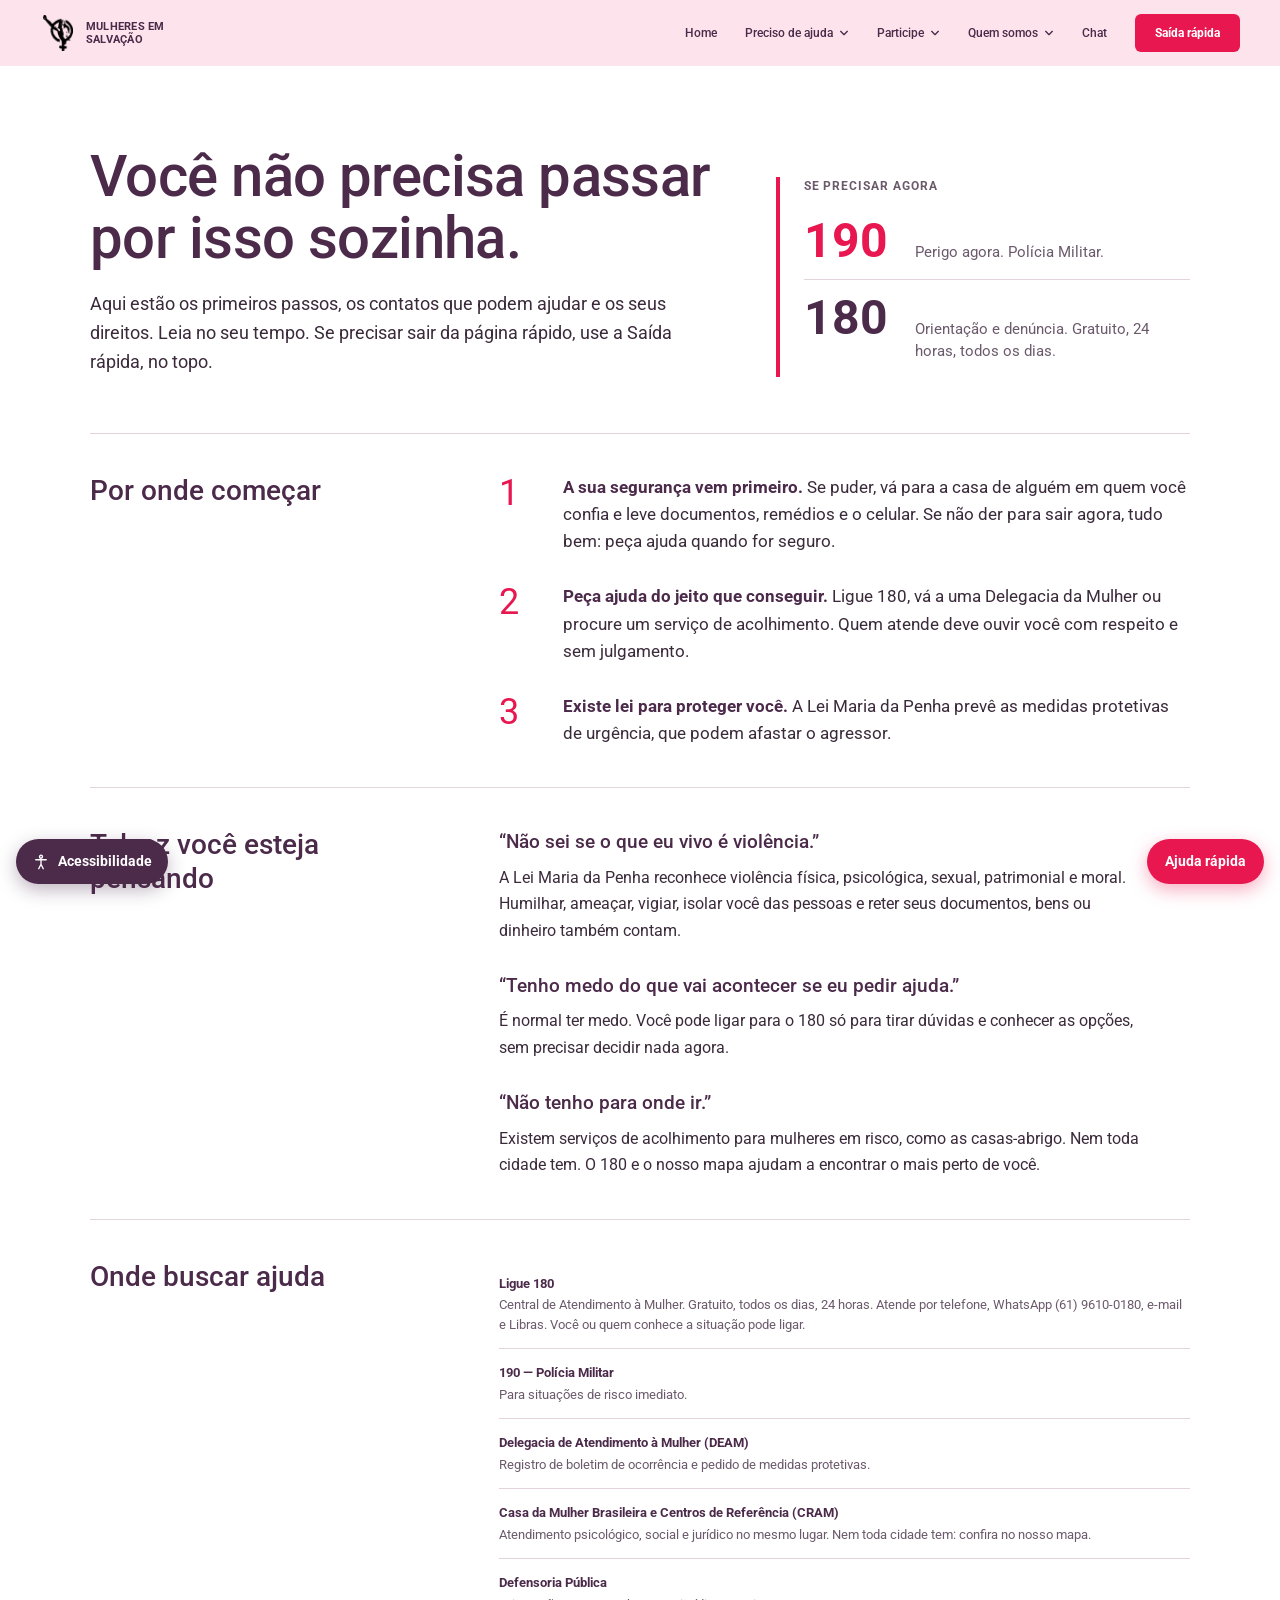
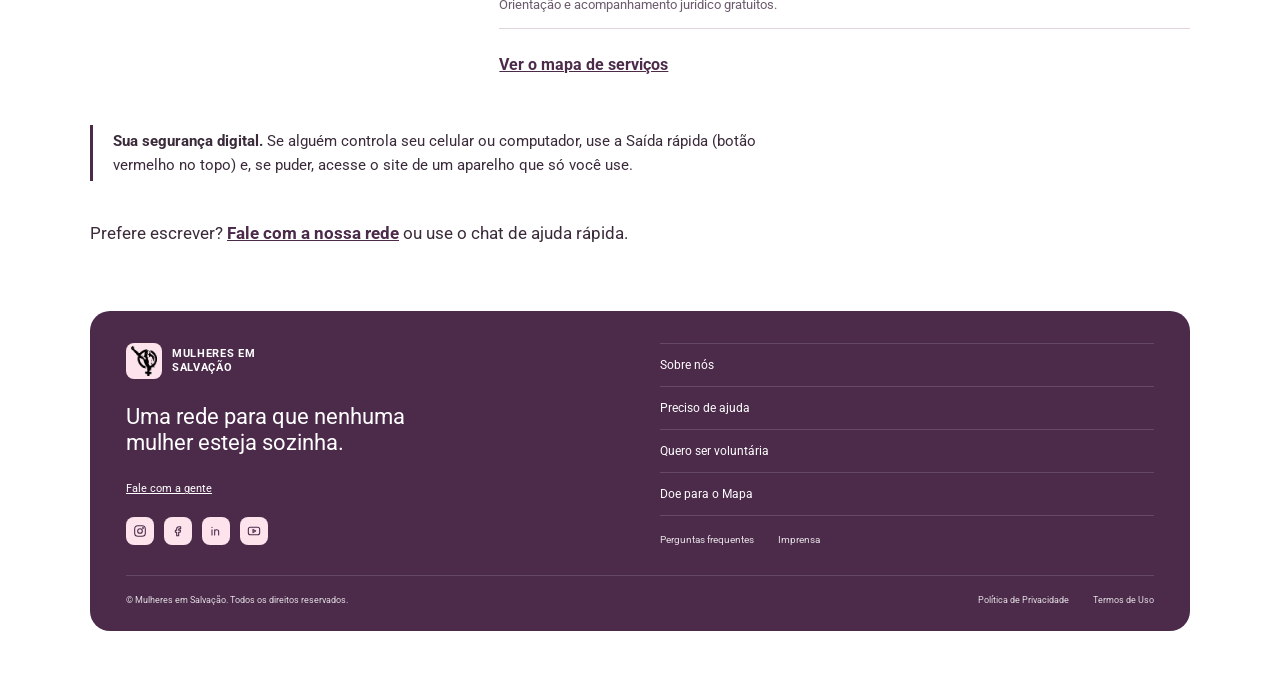
==== acolhimento.html @ 0909b8f6 "Add files via upload" ====
<!DOCTYPE html>
<html lang="pt-BR">
<head>
  <meta charset="UTF-8">
  <meta name="viewport" content="width=device-width, initial-scale=1">
  <title>Como ser acolhida — Mulheres em Salvação</title>

  <link rel="preconnect" href="https://fonts.googleapis.com">
  <link rel="preconnect" href="https://fonts.gstatic.com" crossorigin>
  <link href="https://fonts.googleapis.com/css2?family=Roboto:wght@400;500;700&family=Lexend:wght@400;500;700&display=swap" rel="stylesheet">

  <link rel="stylesheet" href="style.css">
</head>
<body>

  <header>
    <div class="cabecalho">
      <a class="logo" href="index.html" aria-label="Mulheres em Salvação — início">
        <img src="Logo.png" alt="">
        <span>MULHERES EM<br>SALVAÇÃO</span>
      </a>

      <nav aria-label="Principal">
        <a href="index.html">Home</a>

        <div class="menu-suspenso">
          <button class="menu-botao" type="button" aria-expanded="false" aria-haspopup="true">
            Preciso de ajuda
            <svg viewBox="0 0 12 12" aria-hidden="true"><path d="M2 4l4 4 4-4"/></svg>
          </button>
          <ul class="menu-lista">
            <li><a href="acolhimento.html">Como ser acolhida</a></li>
            <li><a href="mapa.html">Mapa de serviços</a></li>
            <li><a href="fale-com-a-rede.html">Fale com a nossa rede</a></li>
          </ul>
        </div>

        <div class="menu-suspenso">
          <button class="menu-botao" type="button" aria-expanded="false" aria-haspopup="true">
            Participe
            <svg viewBox="0 0 12 12" aria-hidden="true"><path d="M2 4l4 4 4-4"/></svg>
          </button>
          <ul class="menu-lista">
            <li><a href="voluntariado.html">Quero ser voluntária</a></li>
            <li><a href="capacitacao.html">Capacitação de voluntárias</a></li>
            <li><a href="doacao.html">Quero doar</a></li>
          </ul>
        </div>

        <div class="menu-suspenso">
          <button class="menu-botao" type="button" aria-expanded="false" aria-haspopup="true">
            Quem somos
            <svg viewBox="0 0 12 12" aria-hidden="true"><path d="M2 4l4 4 4-4"/></svg>
          </button>
          <ul class="menu-lista">
            <li><a href="projetos.html">Nossos projetos</a></li>
            <li><a href="pesquisa.html">Pesquisa sobre acolhimento</a></li>
            <li><a href="midia.html">Mapa na mídia</a></li>
            <li><a href="equipe.html">Nossa equipe</a></li>
          </ul>
        </div>

        <a href="fale-com-a-rede.html" data-abrir-chat>Chat</a>
        <a class="saida" href="https://www.google.com" rel="noopener">Saída rápida</a>
      </nav>
    </div>
  </header>

  <main>
    <section class="apoio">

      <div class="ed-abertura">
        <div>
          <h1>Você não precisa passar por isso sozinha.</h1>
          <p class="ed-lead">Aqui estão os primeiros passos, os contatos que podem ajudar e os seus direitos. Leia no seu tempo. Se precisar sair da página rápido, use a Saída rápida, no topo.</p>
        </div>
        <aside class="ed-agora" aria-label="Ajuda imediata">
          <p class="ed-rotulo">Se precisar agora</p>
          <a class="ed-tel ed-tel-190" href="tel:190"><strong>190</strong><span>Perigo agora. Polícia Militar.</span></a>
          <a class="ed-tel" href="tel:180"><strong>180</strong><span>Orientação e denúncia. Gratuito, 24 horas, todos os dias.</span></a>
        </aside>
      </div>

      <div class="ed-secao">
        <h2>Por onde começar</h2>
        <ol class="ed-lista">
          <li><div><strong>A sua segurança vem primeiro.</strong> Se puder, vá para a casa de alguém em quem você confia e leve documentos, remédios e o celular. Se não der para sair agora, tudo bem: peça ajuda quando for seguro.</div></li>
          <li><div><strong>Peça ajuda do jeito que conseguir.</strong> Ligue 180, vá a uma Delegacia da Mulher ou procure um serviço de acolhimento. Quem atende deve ouvir você com respeito e sem julgamento.</div></li>
          <li><div><strong>Existe lei para proteger você.</strong> A Lei Maria da Penha prevê as medidas protetivas de urgência, que podem afastar o agressor.</div></li>
        </ol>
      </div>

      <div class="ed-secao">
        <h2>Talvez você esteja pensando</h2>
        <div class="ed-perguntas">
          <div>
            <h3>“Não sei se o que eu vivo é violência.”</h3>
            <p>A Lei Maria da Penha reconhece violência física, psicológica, sexual, patrimonial e moral. Humilhar, ameaçar, vigiar, isolar você das pessoas e reter seus documentos, bens ou dinheiro também contam.</p>
          </div>
          <div>
            <h3>“Tenho medo do que vai acontecer se eu pedir ajuda.”</h3>
            <p>É normal ter medo. Você pode ligar para o 180 só para tirar dúvidas e conhecer as opções, sem precisar decidir nada agora.</p>
          </div>
          <div>
            <h3>“Não tenho para onde ir.”</h3>
            <p>Existem serviços de acolhimento para mulheres em risco, como as casas-abrigo. Nem toda cidade tem. O 180 e o nosso mapa ajudam a encontrar o mais perto de você.</p>
          </div>
        </div>
      </div>

      <div class="ed-secao">
        <h2>Onde buscar ajuda</h2>
        <div>
          <ul class="lista-ajuda">
          <li><strong>Ligue 180</strong><span>Central de Atendimento à Mulher. Gratuito, todos os dias, 24 horas. Atende por telefone, WhatsApp (61) 9610-0180, e-mail e Libras. Você ou quem conhece a situação pode ligar.</span></li>
          <li><strong>190 — Polícia Militar</strong><span>Para situações de risco imediato.</span></li>
          <li><strong>Delegacia de Atendimento à Mulher (DEAM)</strong><span>Registro de boletim de ocorrência e pedido de medidas protetivas.</span></li>
          <li><strong>Casa da Mulher Brasileira e Centros de Referência (CRAM)</strong><span>Atendimento psicológico, social e jurídico no mesmo lugar. Nem toda cidade tem: confira no nosso mapa.</span></li>
          <li><strong>Defensoria Pública</strong><span>Orientação e acompanhamento jurídico gratuitos.</span></li>
          </ul>
          <a class="ed-link" href="mapa.html">Ver o mapa de serviços</a>
        </div>
      </div>

      <p class="ed-nota"><strong>Sua segurança digital.</strong> Se alguém controla seu celular ou computador, use a Saída rápida (botão vermelho no topo) e, se puder, acesse o site de um aparelho que só você use.</p>

      <p class="ed-fim">Prefere escrever? <a href="fale-com-a-rede.html">Fale com a nossa rede</a> ou use o chat de ajuda rápida.</p>

      <footer class="rodape">
        <div class="rodape-topo">

          <div class="rodape-marca">
            <a class="rodape-logo" href="index.html">
              <img src="Logo.png" alt="">
              <span>MULHERES EM<br>SALVAÇÃO</span>
            </a>
            <p class="rodape-frase">Uma rede para que nenhuma mulher esteja sozinha.</p>
            <a class="rodape-contato" href="fale-com-a-rede.html">Fale com a gente</a>

            <div class="redes">
              <a href="#instagram" aria-label="Instagram">
                <svg viewBox="0 0 24 24" aria-hidden="true"><rect x="4" y="4" width="16" height="16" rx="5"/><circle cx="12" cy="12" r="3.500"/><circle cx="16.500" cy="7.500" r=".6"/></svg>
              </a>
              <a href="#facebook" aria-label="Facebook">
                <svg viewBox="0 0 24 24" aria-hidden="true"><path d="M14 8.500h2V5.500h-2.500A3.500 3.500 0 0010 9v2H8v3h2v5h3v-5h2.200l.5-3H13V9.500c0-.6.4-1 1-1z"/></svg>
              </a>
              <a href="#linkedin" aria-label="LinkedIn">
                <svg viewBox="0 0 24 24" aria-hidden="true"><path d="M6 10v8M6 6.500v.1M10 18v-8M10 13a3 3 0 016 0v5"/></svg>
              </a>
              <a href="#youtube" aria-label="YouTube">
                <svg viewBox="0 0 24 24" aria-hidden="true"><rect x="3.500" y="6.500" width="17" height="11" rx="3"/><path d="M10.500 9.500l4 2.500-4 2.500z"/></svg>
              </a>
            </div>
          </div>

          <nav class="rodape-links" aria-label="Rodapé">
            <ul>
              <li><a href="equipe.html">Sobre nós</a></li>
              <li><a href="acolhimento.html">Preciso de ajuda</a></li>
              <li><a href="voluntariado.html">Quero ser voluntária</a></li>
              <li><a href="doacao.html">Doe para o Mapa</a></li>
            </ul>
            <div class="rodape-extras">
              <a href="index.html#faq">Perguntas frequentes</a>
              <a href="midia.html">Imprensa</a>
            </div>
          </nav>

        </div>

        <div class="rodape-base">
          <span>© Mulheres em Salvação. Todos os direitos reservados.</span>
          <span class="rodape-legal">
            <a href="#privacidade">Política de Privacidade</a>
            <a href="#termos">Termos de Uso</a>
          </span>
        </div>
      </footer>

    </section>
  </main>

  <script src="site.js" defer></script>
  <script src="acessibilidade.js" defer></script>

</body>
</html>
---- style.css ----
:root {
  --faixa: #fde4ec;
  --violeta: #4b2a4a;
  --destaque: #e8174f;
  --texto: #3a2a3a;
  --neutro: #f5f0f3;
  --cinza: #6b5a6b;
  --fonte-titulo: Roboto, system-ui, sans-serif;
  --fonte-corpo: Roboto, system-ui, sans-serif;
}

* { box-sizing: border-box; margin: 0; padding: 0; }

body {
  font-family: var(--fonte-corpo);
  color: var(--texto);
  background: var(--faixa);
  line-height: 1.5;
}

[hidden] { display: none !important; }

a { color: inherit; text-decoration: none; }
:focus-visible { outline: 3px solid var(--violeta); outline-offset: 3px; }

.sr-only {
  position: absolute;
  width: 1px;
  height: 1px;
  overflow: hidden;
  clip: rect(0 0 0 0);
  white-space: nowrap;
}

header { background: var(--faixa); width: 100%; position: relative; z-index: 30; }

.cabecalho {
  max-width: none;
  margin: 0;
  padding: 14px 40px;
  display: flex;
  align-items: center;
  justify-content: space-between;
  gap: 16px;
}

.logo {
  display: flex;
  align-items: center;
  gap: 10px;
  font-size: 0.6875rem;
  font-weight: 700;
  line-height: 1.2;
  color: var(--violeta);
  letter-spacing: .02em;
}
.logo img { width: 36px; height: 36px; object-fit: contain; }

header nav {
  display: flex;
  align-items: center;
  gap: 28px;
  font-size: 0.75rem;
  font-weight: 500;
  color: var(--violeta);
}
header nav a:hover { text-decoration: underline; }

.saida {
  background: var(--destaque);
  color: #fff;
  padding: 10px 20px;
  border-radius: 6px;
  font-weight: 700;
}
header nav a.saida:hover { text-decoration: none; filter: brightness(.92); }

.menu-suspenso { position: relative; }

.menu-botao {
  display: inline-flex;
  align-items: center;
  gap: 6px;
  background: none;
  border: 0;
  padding: 0;
  font: inherit;
  color: inherit;
  cursor: pointer;
}
.menu-botao:hover { text-decoration: underline; }
.menu-botao svg {
  width: 10px;
  height: 10px;
  fill: none;
  stroke: currentColor;
  stroke-width: 1.6;
  stroke-linecap: round;
  stroke-linejoin: round;
  transition: transform .2s;
}

.menu-lista {
  list-style: none;
  position: absolute;
  top: calc(100% + 14px);
  left: -24px;
  min-width: 270px;
  padding: 8px 16px 14px;
  background: var(--faixa);
  border-radius: 0 0 22px 22px;
  box-shadow: 0 14px 28px rgba(75, 42, 75, .18);
  opacity: 0;
  visibility: hidden;
  transform: translateY(-6px);
  transition: opacity .2s, transform .2s, visibility .2s;
  z-index: 40;
}

.menu-suspenso:hover .menu-lista,
.menu-suspenso:focus-within .menu-lista,
.menu-suspenso.aberto .menu-lista {
  opacity: 1;
  visibility: visible;
  transform: translateY(0);
}
.menu-suspenso:hover .menu-botao svg,
.menu-suspenso.aberto .menu-botao svg { transform: rotate(180deg); }

.menu-suspenso::after {
  content: "";
  position: absolute;
  left: 0;
  right: 0;
  top: 100%;
  height: 16px;
}

.menu-lista li { border-bottom: 1px solid #e8c9d6; }
.menu-lista li:last-child { border-bottom: 0; }

.menu-lista a {
  display: block;
  padding: 14px 16px;
  font-size: 0.75rem;
  font-weight: 500;
  color: var(--violeta);
  transition: background .2s;
}

header nav .menu-lista a:hover,
header nav .menu-lista a:focus-visible {
  background: #f4c9dc;
  text-decoration: none;
}

.hero {
  position: relative;
  min-height: calc(100vh - 68px);
  display: flex;
  align-items: center;
  color: #fff;
  background:
    linear-gradient(90deg, rgba(50,25,55,.85) 0%, rgba(50,25,55,.5) 40%, rgba(50,25,55,0) 70%),
    url("imagem inicio.png") center/cover no-repeat,
    linear-gradient(135deg, #6b3d63, #c98a7a);
}

.hero-conteudo {
  max-width: 1200px;
  width: 100%;
  margin: 0 auto;
  padding: 48px 32px 48px 64px;
}

.chamada {
  font-size: 0.625rem;
  letter-spacing: .12em;
  text-transform: uppercase;
  opacity: .85;
  margin-bottom: 14px;
}

.hero h1 {
  font-family: var(--fonte-titulo);
  font-weight: 400;
  font-size: clamp(2.2rem, 5.2vw, 3.6rem);
  line-height: 1.15;
  max-width: 9em;
  color: #fff;
}

.hero p { margin-top: 18px; max-width: 30em; font-size: 0.8125rem; opacity: .95; }

.legenda { position: absolute; right: 32px; bottom: 14px; font-size: 0.5625rem; opacity: .9; }

.apoio {
  background: #fff;
  padding: 32px 0 48px;
}

.cartoes,
.video-bloco,
.doacao,
.mapa-bloco,
.mov-titulo,
.mov-grade,
.equipe,
.newsletter,
.faq,
.rodape,
.pag-topo,
.alerta,
.passos,
.onde,
.contato-grade {
  width: calc(100% - 64px);
  max-width: 1100px;
  margin: 0 auto 24px;
}

.cartoes {
  display: grid;
  grid-template-columns: repeat(2, 1fr);
  gap: 24px;
}

.cartao {
  position: relative;
  border-radius: 14px;
  padding: 32px;
  min-height: 260px;
  display: flex;
  flex-direction: column;
  justify-content: space-between;
  gap: 24px;
  transition: transform .2s;
}
.cartao:hover { transform: translateY(-3px); }
.cartao-rosa  { background: var(--neutro); }
.cartao-claro { background: var(--neutro); }

.cartao-link::after {
  content: "";
  position: absolute;
  inset: 0;
  border-radius: 14px;
}

.icone {
  width: 34px;
  height: 34px;
  fill: none;
  stroke: var(--violeta);
  stroke-width: 1.4;
  stroke-linejoin: round;
}

.cartao h2,
.video-texto h2 {
  font-family: var(--fonte-titulo);
  font-weight: 500;
  color: var(--violeta);
}
.cartao h2 { font-size: 1.5rem; margin-bottom: 10px; }
.cartao p  { font-size: 0.8125rem; color: var(--cinza); max-width: 34em; }

.botao {
  display: inline-block;
  margin-top: 18px;
  padding: 10px 18px;
  border-radius: 8px;
  font-size: 0.75rem;
  font-weight: 700;
}
.botao-principal { background: var(--destaque); color: #fff; }
.botao-principal:hover { filter: brightness(.92); }
.botao-cheio    { background: var(--violeta); color: #fff; }
.botao-cheio:hover { filter: brightness(1.2); }
.botao-contorno { border: 1.5px solid var(--violeta); color: var(--violeta); }
.botao-contorno:hover { background: var(--violeta); color: #fff; }

.video-bloco {
  background: var(--neutro);
  border-radius: 14px;
  padding: 24px;
  display: grid;
  grid-template-columns: 1fr 1.1fr;
  gap: 32px;
  align-items: center;
}

.video-texto { padding: 8px 8px 8px 12px; }

.chamada-roxa {
  font-size: 0.625rem;
  letter-spacing: .1em;
  text-transform: uppercase;
  color: var(--cinza);
  margin-bottom: 12px;
}
.video-texto h2 { font-size: 1.9rem; line-height: 1.2; margin-bottom: 14px; }
.video-texto p:not(.chamada-roxa) { font-size: 0.8125rem; color: var(--cinza); max-width: 30em; }

.link-video {
  display: inline-block;
  margin-top: 18px;
  font-size: 0.75rem;
  font-weight: 700;
  color: var(--violeta);
  text-decoration: underline;
}

.video-imagem {
  border-radius: 12px;
  overflow: hidden;
  background: #000;
}

.video-imagem iframe,
.capa {
  width: 100%;
  aspect-ratio: 16 / 9;
  border: 0;
  display: block;
}

.capa {
  position: relative;
  padding: 0;
  cursor: pointer;
  background: #000;
}
.capa img {
  width: 100%;
  height: 100%;
  object-fit: cover;
  display: block;
}

.play {
  position: absolute;
  top: 50%;
  left: 50%;
  transform: translate(-50%, -50%);
  width: 60px;
  height: 60px;
  border-radius: 50%;
  background: var(--violeta);
  display: grid;
  place-items: center;
  transition: filter .2s;
}
.play svg {
  width: 24px;
  height: 24px;
  fill: none;
  stroke: #fff;
  stroke-width: 1.8;
  stroke-linejoin: round;
}
.capa:hover .play { filter: brightness(1.25); }

.doacao {
  background: var(--neutro);
  border-radius: 14px;
  padding: 32px 40px;
  display: grid;
  grid-template-columns: 1fr 1.2fr;
  gap: 40px;
  align-items: center;
}
.doacao-imagem { width: 100%; max-height: 240px; object-fit: contain; }

.mapa-bloco {
  background: var(--neutro);
  border-radius: 14px;
  padding: 40px;
  display: grid;
  grid-template-columns: 1.3fr 1fr;
  gap: 40px;
  align-items: center;
}
.mapa-figura {
  display: flex;
  flex-direction: column;
  align-items: center;
  gap: 14px;
}
.mapa-figura img { width: 100%; max-width: 260px; object-fit: contain; }
.mapa-figura figcaption {
  display: flex;
  align-items: center;
  gap: 8px;
  background: #fff;
  border-radius: 8px;
  padding: 8px 14px;
  font-size: 0.6875rem;
  color: var(--violeta);
}
.mapa-figura svg {
  width: 14px;
  height: 14px;
  fill: none;
  stroke: var(--violeta);
  stroke-width: 1.8;
  stroke-linejoin: round;
}

.doacao h2,
.mapa-bloco h2 {
  font-family: var(--fonte-titulo);
  font-weight: 500;
  color: var(--violeta);
  font-size: 1.7rem;
  line-height: 1.2;
  margin-bottom: 14px;
}
.doacao p:not(.chamada-roxa),
.mapa-bloco p:not(.chamada-roxa) {
  font-size: 0.8125rem;
  color: var(--cinza);
  max-width: 34em;
}

.mov-titulo {
  display: flex;
  justify-content: space-between;
  align-items: baseline;
  gap: 16px;
  margin-top: 40px;
  margin-bottom: 16px;
}
.mov-titulo h2 {
  font-family: var(--fonte-titulo);
  font-weight: 500;
  font-size: 1.9rem;
  color: var(--violeta);
}
.mov-titulo .chamada-roxa { margin-bottom: 0; }

.mov-grade {
  display: grid;
  grid-template-columns: repeat(3, 1fr);
  gap: 14px;
}

.mov-card {
  border-radius: 14px;
  padding: 22px;
  display: flex;
  flex-direction: column;
  justify-content: space-between;
  gap: 18px;
  min-height: 170px;
  transition: transform .2s;
}
.mov-card:hover { transform: translateY(-3px); }

.mov-card h3 {
  font-family: var(--fonte-titulo);
  font-weight: 500;
  font-size: 1.25rem;
  line-height: 1.2;
  margin-bottom: 8px;
}
.mov-card p { font-size: 0.75rem; max-width: 28em; }

.mov-rodape {
  font-size: 0.75rem;
  font-weight: 700;
  text-decoration: underline;
}

.mov-seta {
  width: 28px;
  height: 28px;
  border-radius: 50%;
  display: grid;
  place-items: center;
  background: #fff;
  color: var(--violeta);
  font-size: 0.75rem;
}

.mov-projetos {
  grid-column: span 2;
  background: var(--neutro);
  color: var(--violeta);
  flex-direction: row;
  align-items: center;
  padding: 28px;
}
.mov-projetos h3 { font-size: 1.7rem; margin-bottom: 10px; }
.mov-projetos p { color: var(--cinza); }
.mov-link { display: inline-block; margin-top: 16px; font-size: 0.6875rem; font-weight: 700; }

.mov-flor {
  width: 110px;
  flex-shrink: 0;
  fill: none;
  stroke: var(--violeta);
  stroke-width: 1.4;
  stroke-linejoin: round;
}

.mov-capacitacao { background: var(--violeta); color: #fff; }
.mov-capacitacao p { color: #e6d9ee; }
.mov-capacitacao .mov-seta { background: var(--faixa); }

.mov-pesquisa { background: var(--neutro); color: var(--violeta); }
.mov-pesquisa p { color: var(--cinza); }

.mov-midia { background: var(--neutro); color: var(--violeta); }
.mov-midia p { color: var(--cinza); }

.mov-foto {
  width: 100%;
  height: 100%;
  min-height: 170px;
  object-fit: cover;
  border-radius: 14px;
  display: block;
}

.equipe {
  background: var(--neutro);
  border-radius: 14px;
  padding: 28px 32px;
  display: grid;
  grid-template-columns: 1fr 1.2fr;
  gap: 40px;
  align-items: center;
}
.equipe h2,
.newsletter h2 {
  font-family: var(--fonte-titulo);
  font-weight: 500;
  color: var(--violeta);
  font-size: 1.8rem;
  line-height: 1.2;
  margin-bottom: 14px;
}
.equipe p:not(.chamada-roxa),
.newsletter p {
  font-size: 0.8125rem;
  color: var(--cinza);
  max-width: 34em;
}
.equipe-foto {
  width: 100%;
  aspect-ratio: 16 / 9;
  object-fit: cover;
  border-radius: 12px;
  display: block;
}

.newsletter {
  background: var(--neutro);
  border-radius: 14px;
  padding: 24px;
  display: grid;
  grid-template-columns: 0.85fr 1.6fr;
  gap: 24px;
  align-items: center;
}
.newsletter-foto {
  width: 100%;
  aspect-ratio: 16 / 10;
  object-fit: cover;
  border-radius: 12px;
  display: block;
}

.newsletter-form {
  display: flex;
  gap: 10px;
  margin: 18px 0 12px;
}
.newsletter-form input {
  flex: 1;
  min-width: 0;
  padding: 12px 14px;
  border: 1px solid #e3cfd8;
  border-radius: 8px;
  background: #fff;
  font: inherit;
  font-size: 0.75rem;
  color: var(--texto);
}
.newsletter-form input::placeholder { color: #8a7a8a; }
.newsletter-form .botao { margin-top: 0; border: 0; cursor: pointer; white-space: nowrap; }

.newsletter small { font-size: 0.625rem; color: var(--cinza); }
.newsletter small a { text-decoration: underline; }

.faq {
  margin-top: 40px;
  display: grid;
  grid-template-columns: 1fr;
  max-width: 720px;
  gap: 24px;
  align-items: start;
}
.faq-imagem { width: 100%; max-width: 120px; justify-self: start; }

.faq h2 {
  font-family: var(--fonte-titulo);
  font-weight: 500;
  font-size: 1.9rem;
  color: var(--violeta);
}
.faq-sub { font-size: 0.75rem; color: var(--cinza); margin: 4px 0 16px; }

.faq details { border-top: 1px solid #e3d3dc; }
.faq details:last-child { border-bottom: 1px solid #e3d3dc; }

.faq summary {
  list-style: none;
  cursor: pointer;
  display: flex;
  justify-content: space-between;
  align-items: center;
  gap: 16px;
  padding: 16px 4px;
  font-size: 0.8125rem;
  font-weight: 500;
  color: var(--violeta);
}
.faq summary::-webkit-details-marker { display: none; }
.faq summary::after { content: "+"; font-size: 1.125rem; font-weight: 400; }
.faq details[open] summary::after { content: "–"; }
.faq details p { font-size: 0.75rem; color: var(--cinza); padding: 0 4px 16px; max-width: 40em; }

.rodape {
  background: var(--violeta);
  color: #fff;
  border-radius: 20px;
  padding: 32px 36px 24px;
  margin-top: 40px;
  margin-bottom: 0;
}

.rodape-topo {
  display: grid;
  grid-template-columns: 1fr 1fr;
  gap: 40px;
  padding-bottom: 28px;
  border-bottom: 1px solid rgba(255, 255, 255, .15);
}

.rodape-logo {
  display: inline-flex;
  align-items: center;
  gap: 8px;
  font-size: 0.5625rem;
  font-weight: 700;
  letter-spacing: .06em;
  line-height: 1.2;
}
.rodape-logo svg { width: 24px; height: 24px; fill: none; stroke: #fff; stroke-width: 1.6; stroke-linejoin: round; }

.rodape-frase {
  font-family: var(--fonte-titulo);
  font-size: 1.35rem;
  line-height: 1.25;
  max-width: 14em;
  margin: 18px 0;
}
.rodape-contato { font-size: 0.6875rem; text-decoration: underline; }

.redes { display: flex; gap: 10px; margin-top: 18px; }
.redes a {
  width: 28px;
  height: 28px;
  border-radius: 8px;
  background: var(--faixa);
  display: grid;
  place-items: center;
}
.redes svg {
  width: 16px;
  height: 16px;
  fill: none;
  stroke: var(--violeta);
  stroke-width: 1.6;
  stroke-linecap: round;
  stroke-linejoin: round;
}
.redes a:hover { filter: brightness(.9); }

.rodape-links { color: #fff; }
.rodape-links ul { list-style: none; }
.rodape-links li { border-bottom: 1px solid rgba(255, 255, 255, .15); }
.rodape-links li:first-child { border-top: 1px solid rgba(255, 255, 255, .15); }
.rodape-links li a {
  display: flex;
  justify-content: space-between;
  padding: 12px 0;
  font-size: 0.75rem;
}
.rodape-links li a:hover { text-decoration: underline; }

.rodape-extras { display: flex; gap: 24px; margin-top: 16px; font-size: 0.625rem; opacity: .85; }
.rodape-extras a:hover { text-decoration: underline; }

.rodape-base {
  display: flex;
  justify-content: space-between;
  gap: 16px;
  padding-top: 18px;
  font-size: 0.5625rem;
  opacity: .85;
}
.rodape-legal { display: flex; gap: 24px; }
.rodape-legal a:hover { text-decoration: underline; }

.pag-topo {
  background: var(--neutro);
  border-radius: 14px;
  padding: 48px 40px;
}
.pag-topo h1 {
  font-family: var(--fonte-titulo);
  font-weight: 500;
  font-size: clamp(2rem, 4vw, 2.8rem);
  line-height: 1.15;
  color: var(--violeta);
  max-width: 14em;
  margin-bottom: 14px;
}
.pag-topo p:not(.chamada-roxa) { font-size: 0.875rem; color: var(--cinza); max-width: 38em; }
.pag-acoes { display: flex; flex-wrap: wrap; gap: 12px; margin-top: 22px; }
.pag-acoes .botao { margin-top: 0; }

.alerta {
  background: var(--violeta);
  color: #fff;
  border-radius: 14px;
  padding: 20px 28px;
  display: flex;
  justify-content: space-between;
  align-items: center;
  gap: 16px;
  font-size: 0.8125rem;
}
.botao-alerta {
  background: var(--destaque);
  color: #fff;
  padding: 10px 20px;
  border-radius: 8px;
  font-size: 0.75rem;
  font-weight: 700;
  white-space: nowrap;
}
.botao-alerta:hover { filter: brightness(.92); }
.alerta-suave { background: var(--neutro); color: var(--violeta); }

.passos {
  display: grid;
  grid-template-columns: repeat(3, 1fr);
  gap: 14px;
}
.passo { background: var(--neutro); border-radius: 14px; padding: 24px; }
.passo:nth-child(2) { background: var(--neutro); }
.passo:nth-child(3) { background: var(--neutro); }
.passo-numero {
  font-family: var(--fonte-titulo);
  font-size: 2rem;
  color: var(--violeta);
  display: block;
  margin-bottom: 8px;
}
.passo h2 {
  font-family: var(--fonte-titulo);
  font-weight: 500;
  font-size: 1.2rem;
  color: var(--violeta);
  margin-bottom: 8px;
}
.passo p { font-size: 0.8125rem; color: var(--cinza); }

.onde { background: #fff; border: 1px solid #e8dde3; border-radius: 14px; padding: 32px 36px; }
.onde h2 {
  font-family: var(--fonte-titulo);
  font-weight: 500;
  font-size: 1.7rem;
  color: var(--violeta);
  margin-bottom: 16px;
}
.lista-ajuda { list-style: none; margin-bottom: 8px; }
.lista-ajuda li {
  display: grid;
  gap: 2px;
  padding: 14px 0;
  border-bottom: 1px solid #e3d3dc;
  font-size: 0.8125rem;
}
.lista-ajuda li:first-child { border-top: 1px solid #e3d3dc; }
.lista-ajuda strong { color: var(--violeta); }
.lista-ajuda span { color: var(--cinza); }

.contato-grade {
  display: grid;
  grid-template-columns: 1.4fr 1fr;
  gap: 14px;
  align-items: start;
}

.form-card,
.canais {
  border-radius: 14px;
  padding: 32px 36px;
}
.form-card { background: #fff; border: 1px solid #e8dde3; }
.canais { background: var(--neutro); }

.form-card h2,
.canais h2 {
  font-family: var(--fonte-titulo);
  font-weight: 500;
  font-size: 1.6rem;
  color: var(--violeta);
  margin-bottom: 18px;
}

.campo { display: grid; gap: 6px; margin-bottom: 16px; }
.campo label { font-size: 0.75rem; font-weight: 700; color: var(--violeta); }
.campo small { font-size: 0.625rem; color: var(--cinza); }

.campo input,
.campo select,
.campo textarea {
  width: 100%;
  padding: 12px 14px;
  border: 1px solid #e3cfd8;
  border-radius: 8px;
  background: #fff;
  font: inherit;
  font-size: 0.8125rem;
  color: var(--texto);
}
.campo textarea { resize: vertical; min-height: 120px; }
.campo input:focus,
.campo select:focus,
.campo textarea:focus { border-color: var(--violeta); outline: 2px solid #e6d9ee; }

.aceite {
  display: flex;
  gap: 10px;
  align-items: flex-start;
  font-size: 0.6875rem;
  color: var(--cinza);
  margin-bottom: 16px;
}
.aceite input { margin-top: 3px; accent-color: var(--violeta); }
.aceite a { text-decoration: underline; }

.erro {
  background: #fde4ec;
  color: #a31245;
  border-radius: 8px;
  padding: 10px 14px;
  font-size: 0.75rem;
  margin-bottom: 14px;
}
.form-card .botao { border: 0; cursor: pointer; margin-top: 0; }

.sucesso h3 {
  font-family: var(--fonte-titulo);
  font-weight: 500;
  font-size: 1.4rem;
  color: var(--violeta);
  margin-bottom: 10px;
}
.sucesso p { font-size: 0.8125rem; color: var(--cinza); margin-bottom: 8px; }

.canal {
  display: grid;
  gap: 2px;
  background: #fff;
  border-radius: 12px;
  padding: 16px 18px;
  margin-bottom: 10px;
  font-size: 0.75rem;
  transition: background .2s;
}
.canal:hover { background: #ebe3e8; }
.canal strong { color: var(--violeta); font-size: 0.8125rem; }
.canal span { color: var(--cinza); }
.canal-urgente { border-left: 4px solid var(--destaque); }

.canal-nota { margin-top: 16px; font-size: 0.75rem; color: var(--violeta); }
.canal-nota p { margin-top: 4px; color: var(--cinza); }

.video-bloco {
  width: 100%;
  max-width: none;
  margin: 40px 0;
  border-radius: 0;
  background: var(--violeta);
  padding: 48px max(32px, calc((100% - 1100px) / 2));
}
.video-bloco .video-texto h2 { color: #fff; }
.video-bloco .chamada-roxa,
.video-bloco .video-texto p:not(.chamada-roxa) { color: #e6d9ee; }
.video-bloco .link-video { color: #fff; }

.doacao { background: none; padding: 24px 0; }
.doacao h2 { font-size: 2.4rem; }

.pag-topo { background: none; padding: 24px 0 8px; border-radius: 0; }

.acc-botao {
  position: fixed;
  left: 16px;
  bottom: 16px;
  z-index: 100;
  display: inline-flex;
  align-items: center;
  gap: 8px;
  padding: 12px 16px;
  border: 0;
  border-radius: 999px;
  background: var(--violeta);
  color: #fff;
  font: inherit;
  font-size: 0.875rem;
  font-weight: 700;
  cursor: pointer;
  box-shadow: 0 6px 18px rgba(75, 42, 75, .35);
}
.acc-botao:hover { filter: brightness(1.2); }
.acc-botao svg { width: 18px; height: 18px; fill: none; stroke: #fff; stroke-width: 1.8; stroke-linecap: round; stroke-linejoin: round; }

.acc-painel {
  position: fixed;
  left: 16px;
  bottom: 72px;
  z-index: 100;
  width: min(320px, calc(100% - 32px));
  background: #fff;
  color: var(--texto);
  border: 2px solid var(--violeta);
  border-radius: 14px;
  padding: 18px;
  box-shadow: 0 14px 30px rgba(75, 42, 75, .25);
}
.acc-painel h2 { font-size: 1.0625rem; font-weight: 700; color: var(--violeta); margin-bottom: 12px; }
.acc-linha { display: flex; gap: 8px; margin-bottom: 8px; }
.acc-opcao {
  flex: 1;
  padding: 10px 12px;
  border: 1.5px solid var(--violeta);
  border-radius: 8px;
  background: #fff;
  color: var(--violeta);
  font: inherit;
  font-size: 0.875rem;
  font-weight: 500;
  text-align: left;
  cursor: pointer;
}
.acc-opcao:hover { background: var(--neutro); }
.acc-opcao[aria-pressed="true"] { background: var(--violeta); color: #fff; }
.acc-linha .acc-opcao { text-align: center; }
.acc-reset { margin-top: 4px; width: 100%; text-align: center; border-style: dashed; }
.acc-painel .acc-dica { margin-top: 10px; font-size: 0.75rem; color: var(--cinza); }

html.acc-fonte, html.acc-fonte body, html.acc-fonte body * {
  font-family: Lexend, Verdana, sans-serif !important;
}

html.acc-espaco body, html.acc-espaco body * {
  letter-spacing: .05em !important;
  word-spacing: .12em !important;
  line-height: 1.8 !important;
}

html.acc-contraste { --texto: #000; --cinza: #1a101a; --neutro: #fff; }
html.acc-contraste main a:not(.botao):not(.botao-alerta):not(.cartao-link) { text-decoration: underline; }
html.acc-contraste .cartao,
html.acc-contraste .mapa-bloco,
html.acc-contraste .mov-card,
html.acc-contraste .equipe,
html.acc-contraste .newsletter,
html.acc-contraste .passo,
html.acc-contraste .canais,
html.acc-contraste .canal,
html.acc-contraste .alerta-suave { box-shadow: inset 0 0 0 2px var(--violeta); }

.rodape-logo { font-size: 0.6875rem; gap: 10px; }
.rodape-logo img {
  width: 36px;
  height: 36px;
  object-fit: contain;
  background: var(--faixa);
  border-radius: 8px;
  padding: 3px;
}

.onde p { font-size: 0.8125rem; color: var(--cinza); margin-bottom: 12px; max-width: 46em; }
.passo-numero:empty { display: none; }

.preencher { background: #fff3b0; color: #5a4a00; padding: 0 4px; border-radius: 3px; }

.chat-botao {
  position: fixed;
  right: 16px;
  bottom: 16px;
  z-index: 100;
  padding: 12px 18px;
  border: 0;
  border-radius: 999px;
  background: var(--destaque);
  color: #fff;
  font: inherit;
  font-size: 0.875rem;
  font-weight: 700;
  cursor: pointer;
  box-shadow: 0 6px 18px rgba(232, 23, 79, .35);
}
.chat-botao:hover { filter: brightness(.92); }

.chat-painel {
  position: fixed;
  right: 16px;
  bottom: 72px;
  z-index: 100;
  width: min(380px, calc(100% - 32px));
  height: min(540px, calc(100vh - 100px));
  display: flex;
  flex-direction: column;
  background: #fff;
  color: var(--texto);
  border: 2px solid var(--violeta);
  border-radius: 14px;
  box-shadow: 0 14px 30px rgba(75, 42, 75, .25);
  overflow: hidden;
}
.chat-cab {
  display: flex;
  justify-content: space-between;
  align-items: center;
  padding: 12px 16px;
  background: var(--violeta);
  color: #fff;
  font-size: 0.9375rem;
}
.chat-fechar { background: none; border: 0; color: #fff; font-size: 1.5rem; line-height: 1; cursor: pointer; padding: 0 4px; }
.chat-aviso { padding: 10px 16px; background: var(--neutro); font-size: 0.75rem; color: var(--cinza); }
.chat-msgs { flex: 1; overflow-y: auto; padding: 14px 16px; display: flex; flex-direction: column; gap: 8px; }
.chat-msg { max-width: 85%; padding: 10px 12px; border-radius: 12px; font-size: 0.875rem; white-space: pre-wrap; }
.chat-msg.ia { background: var(--neutro); align-self: flex-start; }
.chat-msg.eu { background: var(--violeta); color: #fff; align-self: flex-end; }
.chat-form { display: flex; gap: 8px; padding: 10px 12px; border-top: 1px solid #e8dde3; }
.chat-form input { flex: 1; min-width: 0; padding: 10px 12px; border: 1px solid #d9c9d2; border-radius: 8px; font: inherit; font-size: 0.875rem; }
.chat-form button { padding: 10px 14px; border: 0; border-radius: 8px; background: var(--violeta); color: #fff; font: inherit; font-size: 0.8125rem; font-weight: 700; cursor: pointer; }
.chat-form button:disabled { opacity: .5; cursor: default; }
.chat-rodape { display: flex; flex-wrap: wrap; gap: 6px 16px; padding: 8px 16px 12px; font-size: 0.75rem; }
.chat-rodape a { color: var(--violeta); text-decoration: underline; font-weight: 500; }
.chat-nota { width: 100%; color: var(--cinza); }

@media (max-width: 760px) {
  .cabecalho { flex-direction: column; padding: 12px 16px; }
  header nav { flex-wrap: wrap; justify-content: center; gap: 14px; }
  .menu-lista { left: 50%; transform: translate(-50%, -6px); }
  .menu-suspenso:hover .menu-lista,
  .menu-suspenso:focus-within .menu-lista,
  .menu-suspenso.aberto .menu-lista { transform: translate(-50%, 0); }
  .hero-conteudo { padding: 40px 20px; }

  .cartoes { grid-template-columns: 1fr; }
  .cartoes, .video-bloco, .doacao, .mapa-bloco, .mov-titulo, .mov-grade, .equipe, .newsletter, .faq, .rodape, .pag-topo, .alerta, .passos, .onde, .contato-grade { width: calc(100% - 32px); }
  .video-bloco { grid-template-columns: 1fr; width: 100%; padding: 32px 16px; }
  .doacao h2 { font-size: 1.9rem; }
  .doacao, .mapa-bloco { grid-template-columns: 1fr; padding: 24px; }

  .mov-titulo { flex-direction: column; gap: 6px; }
  .mov-grade { grid-template-columns: 1fr; }
  .mov-projetos { grid-column: auto; }
  .mov-foto { height: 220px; }

  .equipe, .newsletter { grid-template-columns: 1fr; padding: 20px; }
  .newsletter-form { flex-direction: column; }

  .faq { grid-template-columns: 1fr; }
  .rodape { padding: 24px 20px; }
  .rodape-topo { grid-template-columns: 1fr; gap: 24px; }
  .rodape-base { flex-direction: column; }
  .rodape-legal { gap: 16px; }

  .pag-topo { padding: 16px 0 0; }
  .passos { grid-template-columns: 1fr; }
  .alerta { flex-direction: column; align-items: flex-start; }
  .onde { padding: 24px 20px; }

  .contato-grade { grid-template-columns: 1fr; }
  .form-card, .canais { padding: 24px 20px; }
}

.ed-abertura,
.ed-secao,
.ed-contato,
.ed-nota,
.ed-fim {
  width: calc(100% - 64px);
  max-width: 1100px;
  margin: 0 auto;
}

.ed-abertura {
  display: grid;
  grid-template-columns: 1.5fr 1fr;
  gap: 64px;
  align-items: end;
  padding: 48px 0 56px;
}
.ed-abertura h1,
.ed-contato h1 {
  font-family: var(--fonte-titulo);
  font-weight: 500;
  font-size: clamp(2.4rem, 5vw, 3.6rem);
  line-height: 1.08;
  letter-spacing: -.01em;
  color: var(--violeta);
  margin-bottom: 20px;
}
.ed-lead { font-size: 1.125rem; line-height: 1.6; color: var(--texto); max-width: 34em; }

.ed-rotulo { font-size: 0.75rem; font-weight: 700; letter-spacing: .08em; text-transform: uppercase; color: var(--cinza); margin-bottom: 8px; }

.ed-agora { border-left: 4px solid var(--destaque); padding-left: 24px; }
.ed-tel {
  display: flex;
  align-items: baseline;
  gap: 16px;
  padding: 14px 0;
  border-top: 1px solid #e3d3dc;
}
.ed-tel:first-of-type { border-top: 0; }
.ed-tel strong { font-size: 3rem; line-height: 1; font-weight: 700; color: var(--violeta); min-width: 3.4ch; }
.ed-tel span { font-size: 0.9375rem; color: var(--cinza); }
.ed-tel-190 strong { color: var(--destaque); }
.ed-tel:hover span { text-decoration: underline; }
.ed-tel-peq strong { font-size: 1.5rem; min-width: 6.5ch; }

.ed-secao {
  display: grid;
  grid-template-columns: 1fr 2fr;
  gap: 64px;
  padding: 40px 0;
  border-top: 1px solid #e3d3dc;
}
.ed-secao h2 {
  font-family: var(--fonte-titulo);
  font-weight: 500;
  font-size: 1.75rem;
  line-height: 1.2;
  color: var(--violeta);
}

.ed-lista { list-style: none; counter-reset: passo; }
.ed-lista li {
  counter-increment: passo;
  display: grid;
  grid-template-columns: 56px 1fr;
  gap: 8px;
  padding: 0 0 28px;
  font-size: 1.0625rem;
  line-height: 1.6;
}
.ed-lista li:last-child { padding-bottom: 0; }
.ed-lista li::before {
  content: counter(passo);
  font-size: 2.25rem;
  line-height: 1.1;
  font-weight: 400;
  color: var(--destaque);
}
.ed-lista strong { color: var(--violeta); }

.ed-perguntas > div { padding: 0 0 28px; }
.ed-perguntas > div:last-child { padding-bottom: 0; }
.ed-perguntas h3 { font-size: 1.1875rem; font-weight: 500; color: var(--violeta); margin-bottom: 8px; }
.ed-perguntas p { font-size: 1rem; line-height: 1.65; max-width: 40em; }

.ed-secao .lista-ajuda li:first-child { border-top: 0; }
.ed-link { display: inline-block; margin-top: 16px; font-weight: 700; color: var(--violeta); text-decoration: underline; }

.ed-nota {
  margin-top: 8px;
  margin-bottom: 24px;
  padding: 4px 0 4px 20px;
  border-left: 3px solid var(--violeta);
  font-size: 0.9375rem;
  line-height: 1.6;
  color: var(--texto);
  max-width: 46em;
  margin-left: max(32px, calc((100% - 1100px) / 2));
}
.ed-fim { padding: 16px 0 24px; font-size: 1.0625rem; }
.ed-fim a { font-weight: 700; color: var(--violeta); text-decoration: underline; }

.ed-contato {
  display: grid;
  grid-template-columns: 1fr 1.25fr;
  gap: 72px;
  padding: 48px 0 40px;
  align-items: start;
}
.ed-contato-texto .ed-rotulo { margin-top: 40px; }
.ed-contato-form .campo label,
.ed-opcoes legend { font-size: 0.9375rem; font-weight: 700; color: var(--violeta); }
.ed-contato-form .campo small { font-size: 0.8125rem; }
.ed-contato-form .campo input,
.ed-contato-form .campo select,
.ed-contato-form .campo textarea { font-size: 1rem; }
.ed-contato-form .ed-nota { margin-left: 0; margin-top: 28px; }
.ed-contato-form .sucesso h3 { font-size: 1.75rem; }

.ed-opcoes { border: 0; padding: 0; margin: 0 0 20px; }
.ed-opcoes legend { margin-bottom: 4px; padding: 0; }
.ed-opcoes label {
  display: flex;
  align-items: center;
  gap: 12px;
  padding: 13px 0;
  border-top: 1px solid #e3d3dc;
  font-size: 1rem;
  cursor: pointer;
}
.ed-opcoes label:last-child { border-bottom: 1px solid #e3d3dc; }
.ed-opcoes input { width: 18px; height: 18px; accent-color: var(--violeta); }

@media (max-width: 760px) {
  .ed-abertura, .ed-secao, .ed-contato, .ed-nota, .ed-fim { width: calc(100% - 32px); }
  .ed-nota { margin-left: 16px; }
  .ed-abertura, .ed-secao, .ed-contato { grid-template-columns: 1fr; gap: 28px; }
  .ed-abertura { padding: 24px 0 32px; }
  .ed-secao { padding: 28px 0; }
  .ed-contato { padding: 24px 0; }
  .ed-tel strong { font-size: 2.5rem; }
}

@media (max-width: 760px) { }

.mapa-embed {
  width: calc(100% - 64px);
  max-width: 1100px;
  margin: 0 auto 24px;
}
.mapa-embed iframe {
  display: block;
  width: 100%;
  height: 560px;
  border: 0;
  border-radius: 14px;
}
@media (max-width: 760px) {
  .mapa-embed { width: calc(100% - 32px); }
  .mapa-embed iframe { height: 420px; }
}
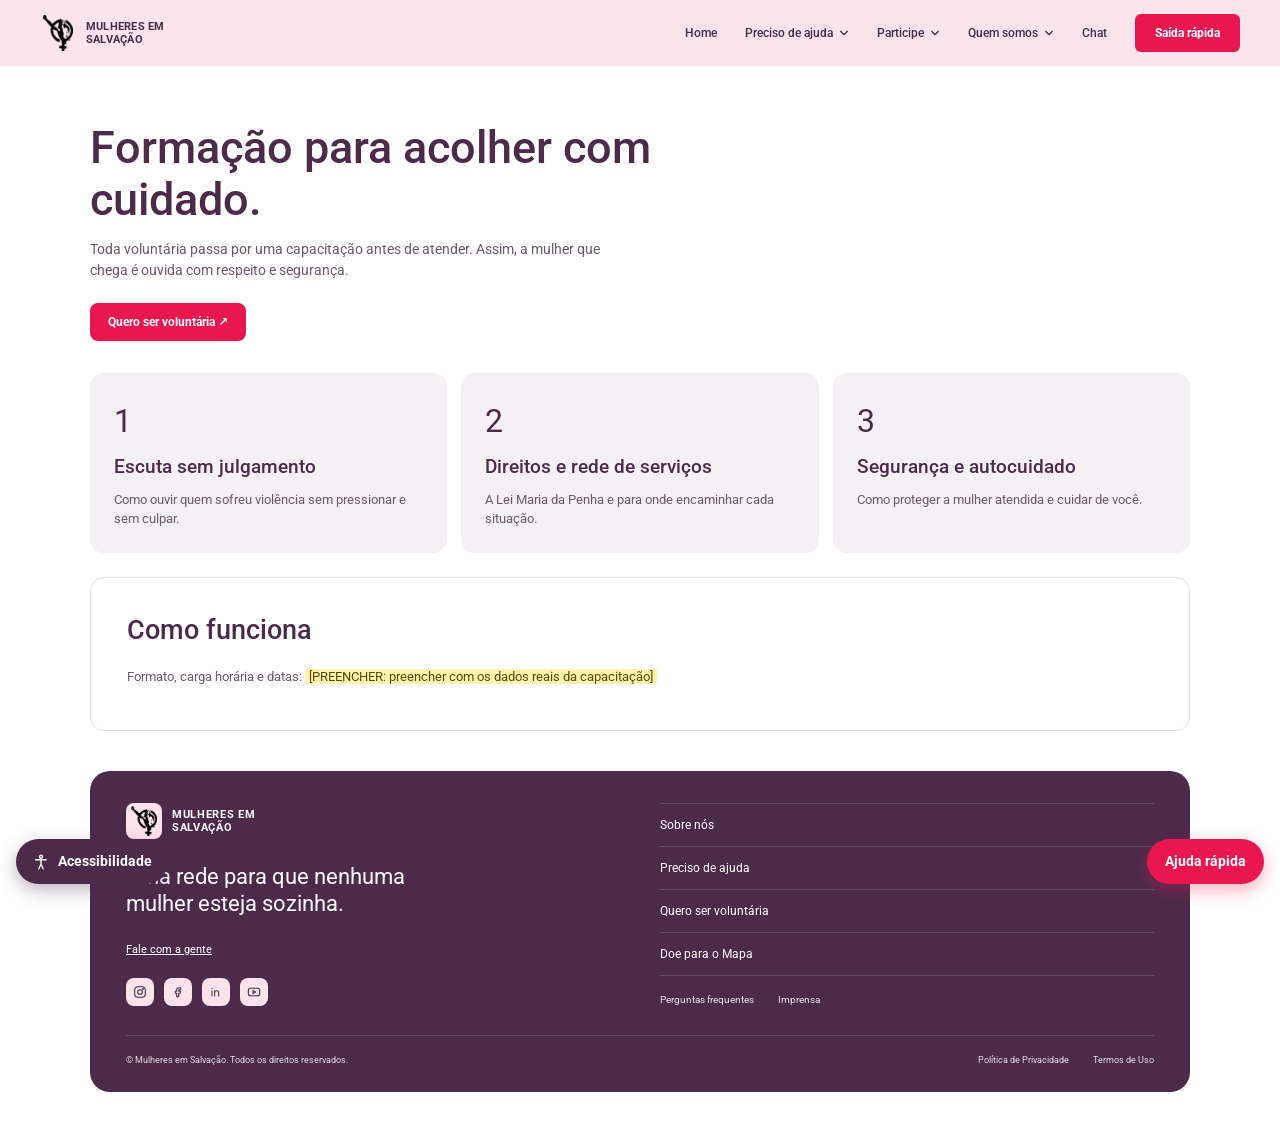
==== commit 13f31958: "Revise acolhimento.html for volunteer training content Updated the acolhimento.html file to reflect " ====
--- a/acolhimento.html
+++ b/acolhimento.html
@@ -3,7 +3,7 @@
 <head>
   <meta charset="UTF-8">
   <meta name="viewport" content="width=device-width, initial-scale=1">
-  <title>Como ser acolhida — Mulheres em Salvação</title>
+  <title>Capacitação de voluntárias — Mulheres em Salvação</title>
 
   <link rel="preconnect" href="https://fonts.googleapis.com">
   <link rel="preconnect" href="https://fonts.gstatic.com" crossorigin>
@@ -69,62 +69,36 @@
   <main>
     <section class="apoio">
 
-      <div class="ed-abertura">
-        <div>
-          <h1>Você não precisa passar por isso sozinha.</h1>
-          <p class="ed-lead">Aqui estão os primeiros passos, os contatos que podem ajudar e os seus direitos. Leia no seu tempo. Se precisar sair da página rápido, use a Saída rápida, no topo.</p>
-        </div>
-        <aside class="ed-agora" aria-label="Ajuda imediata">
-          <p class="ed-rotulo">Se precisar agora</p>
-          <a class="ed-tel ed-tel-190" href="tel:190"><strong>190</strong><span>Perigo agora. Polícia Militar.</span></a>
-          <a class="ed-tel" href="tel:180"><strong>180</strong><span>Orientação e denúncia. Gratuito, 24 horas, todos os dias.</span></a>
-        </aside>
-      </div>
-
-      <div class="ed-secao">
-        <h2>Por onde começar</h2>
-        <ol class="ed-lista">
-          <li><div><strong>A sua segurança vem primeiro.</strong> Se puder, vá para a casa de alguém em quem você confia e leve documentos, remédios e o celular. Se não der para sair agora, tudo bem: peça ajuda quando for seguro.</div></li>
-          <li><div><strong>Peça ajuda do jeito que conseguir.</strong> Ligue 180, vá a uma Delegacia da Mulher ou procure um serviço de acolhimento. Quem atende deve ouvir você com respeito e sem julgamento.</div></li>
-          <li><div><strong>Existe lei para proteger você.</strong> A Lei Maria da Penha prevê as medidas protetivas de urgência, que podem afastar o agressor.</div></li>
-        </ol>
-      </div>
-
-      <div class="ed-secao">
-        <h2>Talvez você esteja pensando</h2>
-        <div class="ed-perguntas">
-          <div>
-            <h3>“Não sei se o que eu vivo é violência.”</h3>
-            <p>A Lei Maria da Penha reconhece violência física, psicológica, sexual, patrimonial e moral. Humilhar, ameaçar, vigiar, isolar você das pessoas e reter seus documentos, bens ou dinheiro também contam.</p>
-          </div>
-          <div>
-            <h3>“Tenho medo do que vai acontecer se eu pedir ajuda.”</h3>
-            <p>É normal ter medo. Você pode ligar para o 180 só para tirar dúvidas e conhecer as opções, sem precisar decidir nada agora.</p>
-          </div>
-          <div>
-            <h3>“Não tenho para onde ir.”</h3>
-            <p>Existem serviços de acolhimento para mulheres em risco, como as casas-abrigo. Nem toda cidade tem. O 180 e o nosso mapa ajudam a encontrar o mais perto de você.</p>
-          </div>
+      <div class="pag-topo">
+        <h1>Formação para acolher com cuidado.</h1>
+        <p>Toda voluntária passa por uma capacitação antes de atender. Assim, a mulher que chega é ouvida com respeito e segurança.</p>
+        <div class="pag-acoes">
+          <a class="botao botao-principal" href="voluntariado.html">Quero ser voluntária <span aria-hidden="true">↗</span></a>
         </div>
       </div>
 
-      <div class="ed-secao">
-        <h2>Onde buscar ajuda</h2>
-        <div>
-          <ul class="lista-ajuda">
-          <li><strong>Ligue 180</strong><span>Central de Atendimento à Mulher. Gratuito, todos os dias, 24 horas. Atende por telefone, WhatsApp (61) 9610-0180, e-mail e Libras. Você ou quem conhece a situação pode ligar.</span></li>
-          <li><strong>190 — Polícia Militar</strong><span>Para situações de risco imediato.</span></li>
-          <li><strong>Delegacia de Atendimento à Mulher (DEAM)</strong><span>Registro de boletim de ocorrência e pedido de medidas protetivas.</span></li>
-          <li><strong>Casa da Mulher Brasileira e Centros de Referência (CRAM)</strong><span>Atendimento psicológico, social e jurídico no mesmo lugar. Nem toda cidade tem: confira no nosso mapa.</span></li>
-          <li><strong>Defensoria Pública</strong><span>Orientação e acompanhamento jurídico gratuitos.</span></li>
-          </ul>
-          <a class="ed-link" href="mapa.html">Ver o mapa de serviços</a>
-        </div>
+      <div class="passos">
+        <article class="passo">
+          <span class="passo-numero">1</span>
+          <h2>Escuta sem julgamento</h2>
+          <p>Como ouvir quem sofreu violência sem pressionar e sem culpar.</p>
+        </article>
+        <article class="passo">
+          <span class="passo-numero">2</span>
+          <h2>Direitos e rede de serviços</h2>
+          <p>A Lei Maria da Penha e para onde encaminhar cada situação.</p>
+        </article>
+        <article class="passo">
+          <span class="passo-numero">3</span>
+          <h2>Segurança e autocuidado</h2>
+          <p>Como proteger a mulher atendida e cuidar de você.</p>
+        </article>
       </div>
 
-      <p class="ed-nota"><strong>Sua segurança digital.</strong> Se alguém controla seu celular ou computador, use a Saída rápida (botão vermelho no topo) e, se puder, acesse o site de um aparelho que só você use.</p>
-
-      <p class="ed-fim">Prefere escrever? <a href="fale-com-a-rede.html">Fale com a nossa rede</a> ou use o chat de ajuda rápida.</p>
+      <div class="onde">
+        <h2>Como funciona</h2>
+        <p>Formato, carga horária e datas: <span class="preencher">[PREENCHER: preencher com os dados reais da capacitação]</span></p>
+      </div>
 
       <footer class="rodape">
         <div class="rodape-topo">
@@ -184,4 +158,4 @@
   <script src="acessibilidade.js" defer></script>
 
 </body>
-</html>+</html>
